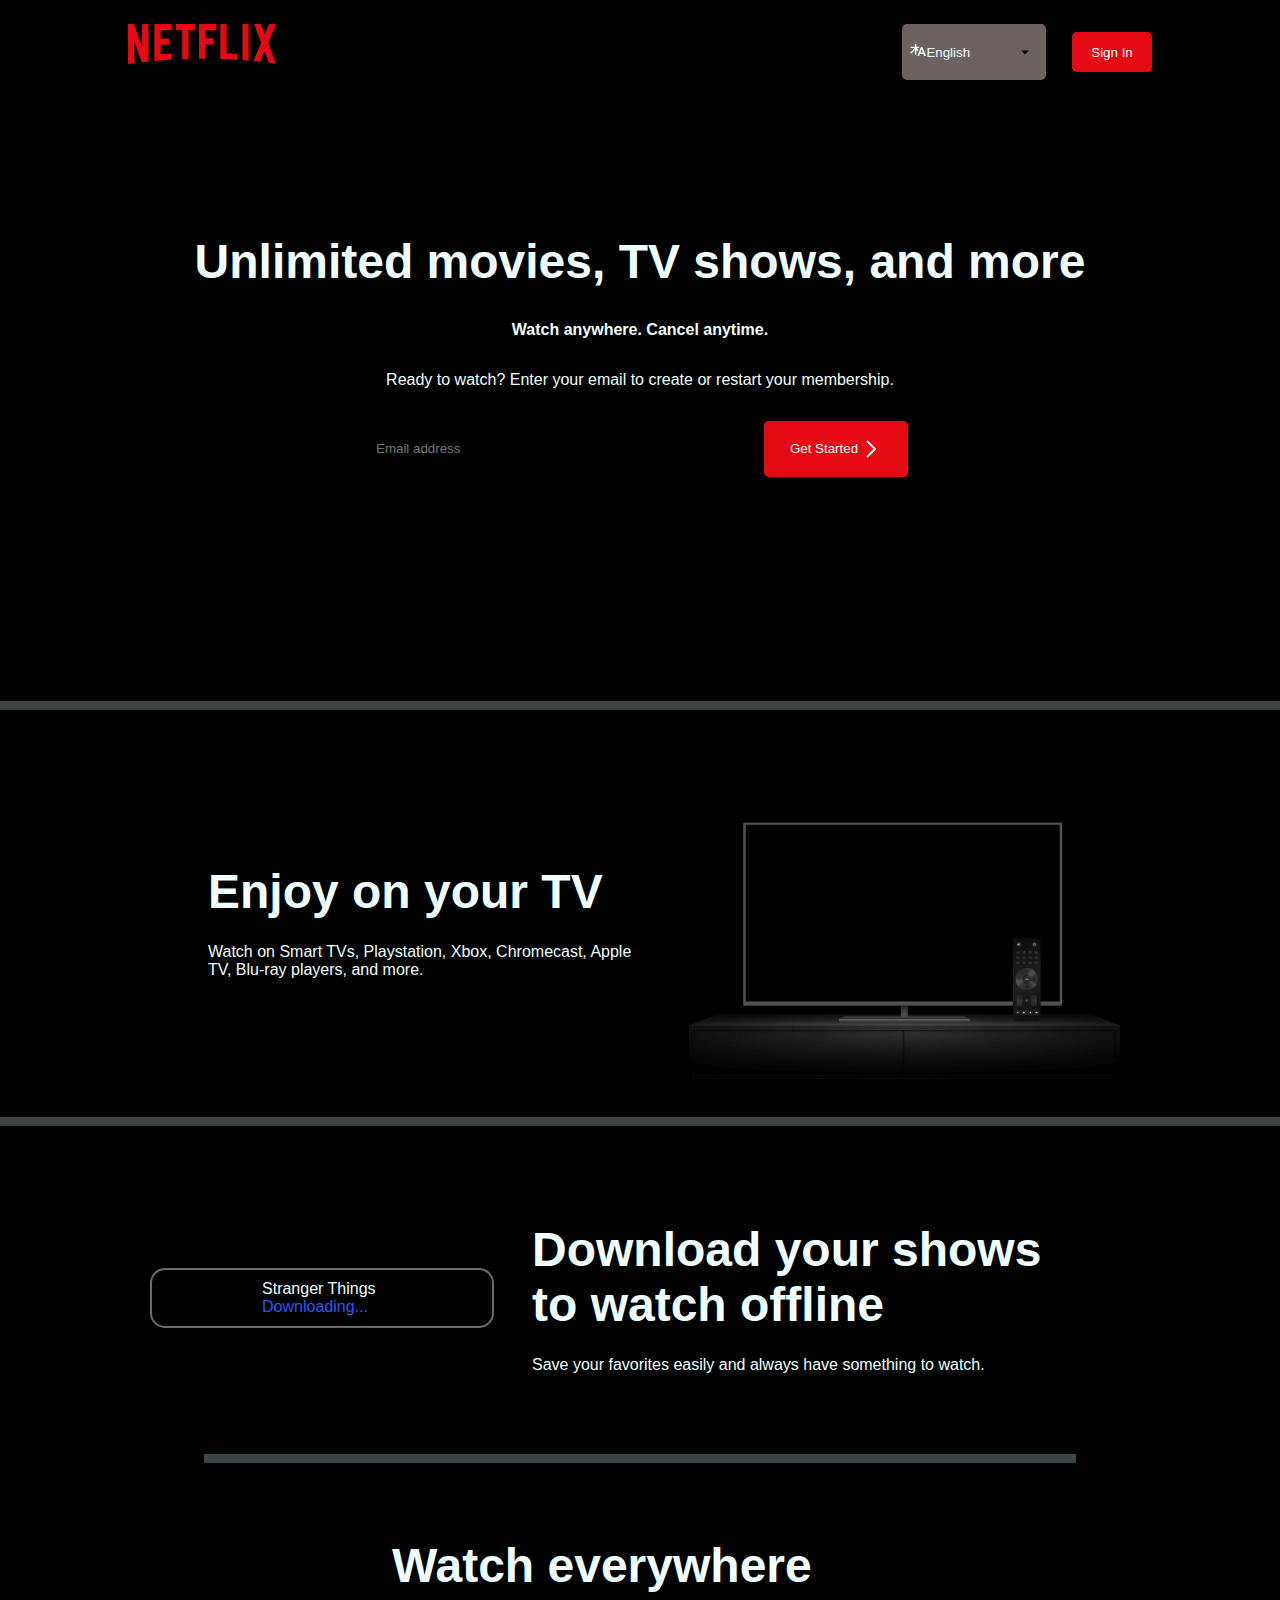
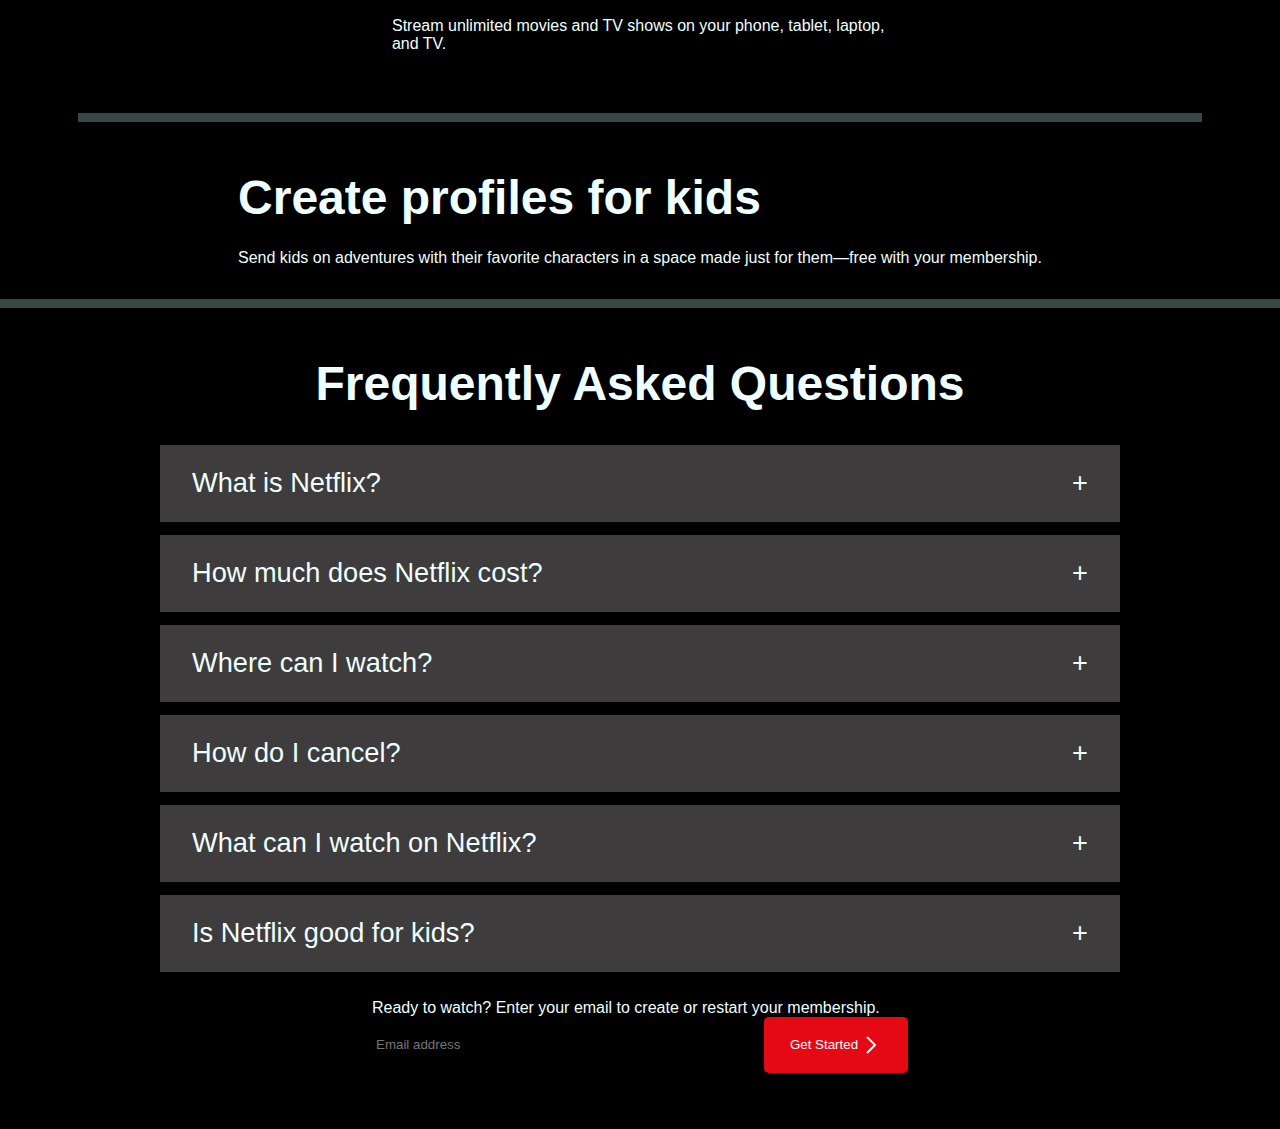
==== index.html @ 973db239 "accordion" ====
<!DOCTYPE html>
<html lang="en">
<head>
    <link rel="stylesheet" href="style.css">
    <meta charset="UTF-8">
    <meta name="viewport" content="width=device-width, initial-scale=1.0">
    <title>Netflix</title>
    <link href="https://cdn.jsdelivr.net/npm/bootstrap@5.3.2/dist/css/bootstrap.min.css" rel="stylesheet" integrity="sha384-T3c6CoIi6uLrA9TneNEoa7RxnatzjcDSCmG1MXxSR1GAsXEV/Dwwykc2MPK8M2HN" crossorigin="anonymous">
</head>
<body>
    <div class="title ">
        <div class="logo">
            <svg viewBox="0 0 111 30" version="1.1" xmlns="http://www.w3.org/2000/svg" xmlns:xlink="http://www.w3.org/1999/xlink" aria-hidden="true" role="img" class="default-ltr-cache-1d568uk ev1dnif2"><g><path d="M105.06233,14.2806261 L110.999156,30 C109.249227,29.7497422 107.500234,29.4366857 105.718437,29.1554972 L102.374168,20.4686475 L98.9371075,28.4375293 C97.2499766,28.1563408 95.5928391,28.061674 93.9057081,27.8432843 L99.9372012,14.0931671 L94.4680851,-5.68434189e-14 L99.5313525,-5.68434189e-14 L102.593495,7.87421502 L105.874965,-5.68434189e-14 L110.999156,-5.68434189e-14 L105.06233,14.2806261 Z M90.4686475,-5.68434189e-14 L85.8749649,-5.68434189e-14 L85.8749649,27.2499766 C87.3746368,27.3437061 88.9371075,27.4055675 90.4686475,27.5930265 L90.4686475,-5.68434189e-14 Z M81.9055207,26.93692 C77.7186241,26.6557316 73.5307901,26.4064111 69.250164,26.3117443 L69.250164,-5.68434189e-14 L73.9366389,-5.68434189e-14 L73.9366389,21.8745899 C76.6248008,21.9373887 79.3120255,22.1557784 81.9055207,22.2804387 L81.9055207,26.93692 Z M64.2496954,10.6561065 L64.2496954,15.3435186 L57.8442216,15.3435186 L57.8442216,25.9996251 L53.2186709,25.9996251 L53.2186709,-5.68434189e-14 L66.3436123,-5.68434189e-14 L66.3436123,4.68741213 L57.8442216,4.68741213 L57.8442216,10.6561065 L64.2496954,10.6561065 Z M45.3435186,4.68741213 L45.3435186,26.2498828 C43.7810479,26.2498828 42.1876465,26.2498828 40.6561065,26.3117443 L40.6561065,4.68741213 L35.8121661,4.68741213 L35.8121661,-5.68434189e-14 L50.2183897,-5.68434189e-14 L50.2183897,4.68741213 L45.3435186,4.68741213 Z M30.749836,15.5928391 C28.687787,15.5928391 26.2498828,15.5928391 24.4999531,15.6875059 L24.4999531,22.6562939 C27.2499766,22.4678976 30,22.2495079 32.7809542,22.1557784 L32.7809542,26.6557316 L19.812541,27.6876933 L19.812541,-5.68434189e-14 L32.7809542,-5.68434189e-14 L32.7809542,4.68741213 L24.4999531,4.68741213 L24.4999531,10.9991564 C26.3126816,10.9991564 29.0936358,10.9054269 30.749836,10.9054269 L30.749836,15.5928391 Z M4.78114163,12.9684132 L4.78114163,29.3429562 C3.09401069,29.5313525 1.59340144,29.7497422 0,30 L0,-5.68434189e-14 L4.4690224,-5.68434189e-14 L10.562377,17.0315868 L10.562377,-5.68434189e-14 L15.2497891,-5.68434189e-14 L15.2497891,28.061674 C13.5935889,28.3437998 11.906458,28.4375293 10.1246602,28.6868498 L4.78114163,12.9684132 Z"></path></g></svg>
        </div>
        <div class="buttons">
            <div class="lang">
                <div>
            <svg  class="lang-icon"width="16" height="16" viewBox="0 0 16 16" fill="none" xmlns="http://www.w3.org/2000/svg" class="default-ltr-cache-4z3qvp e1svuwfo1" data-name="Languages" aria-hidden="true"><path fill-rule="evenodd" clip-rule="evenodd" d="M10.7668 5.33333L10.5038 5.99715L9.33974 8.9355L8.76866 10.377L7.33333 14H9.10751L9.83505 12.0326H13.4217L14.162 14H16L12.5665 5.33333H10.8278H10.7668ZM10.6186 9.93479L10.3839 10.5632H11.1036H12.8856L11.6348 7.2136L10.6186 9.93479ZM9.52722 4.84224C9.55393 4.77481 9.58574 4.71045 9.62211 4.64954H6.41909V2H4.926V4.64954H0.540802V5.99715H4.31466C3.35062 7.79015 1.75173 9.51463 0 10.4283C0.329184 10.7138 0.811203 11.2391 1.04633 11.5931C2.55118 10.6795 3.90318 9.22912 4.926 7.57316V12.6667H6.41909V7.51606C6.81951 8.15256 7.26748 8.76169 7.7521 9.32292L8.31996 7.88955C7.80191 7.29052 7.34631 6.64699 6.9834 5.99715H9.06968L9.52722 4.84224Z" fill="currentColor"></path></svg>
                </div>
            <span>
                <select name="lang" id="lang">
                    
                <option value="en">English</option>
                <option value="ar">العربية</option>
                </select>

            </span>
            <!-- <div>
                <svg class="select-arrow" width="16" height="16" viewBox="0 0 16 16" fill="none" xmlns="http://www.w3.org/2000/svg" class="default-ltr-cache-4z3qvp e1svuwfo1" data-name="CaretDown" aria-labelledby=":R175dajalalbd:" aria-hidden="true"><path fill-rule="evenodd" clip-rule="evenodd" d="M11.5976 6.5C11.7461 6.5 11.8204 6.67956 11.7154 6.78457L8.23574 10.2643C8.10555 10.3945 7.89445 10.3945 7.76425 10.2643L4.28457 6.78457C4.17956 6.67956 4.25393 6.5 4.40244 6.5H11.5976Z" fill="currentColor"></path></svg>
            </div> -->
        </div>
            <span>
                <button class="sign">Sign In</button>
            </span>
        </div>
    </div>
    <div class="first  ">
        <h1>Unlimited movies, TV shows, and more</h1>
        <h4>Watch anywhere. Cancel anytime.</h4>
        <p>Ready to watch? Enter your email to create or restart your membership.</p>
        <div class="horizon">
            <input type="email" name="email address" class="email" placeholder="Email address">
            <button class="sign get-started">Get Started<svg width="24" height="24" viewBox="0 0 24 24" fill="none" xmlns="http://www.w3.org/2000/svg" data-mirrorinrtl="true" class="default-ltr-cache-4z3qvp e1svuwfo1" data-name="ChevronRight" aria-hidden="true"><path fill-rule="evenodd" clip-rule="evenodd" d="M15.5859 12L8.29303 19.2928L9.70725 20.7071L17.7072 12.7071C17.8948 12.5195 18.0001 12.2652 18.0001 12C18.0001 11.7347 17.8948 11.4804 17.7072 11.2928L9.70724 3.29285L8.29303 4.70706L15.5859 12Z" fill="currentColor"></path></svg></button>
        </div>
    </div>
    <div class="second  horizon">
        <div class="paragraph">
            <h1>Enjoy on your TV</h1>
            <p>Watch on Smart TVs, Playstation, Xbox, Chromecast, Apple TV, Blu-ray players, and more.</p>
        </div>
        <div>
            <img src="./tv.png" alt="">
            <!-- <img alt="" src="https://assets.nflxext.com/ffe/siteui/acquisition/ourStory/fuji/desktop/tv.png" data-uia="nmhp-card-animation-asset-image" class="default-ltr-cache-1d3w5wq"> -->
        </div>
    </div>
    <div class="third horizon">
        <div style="display: grid;">
            <img alt="" src="https://assets.nflxext.com/ffe/siteui/acquisition/ourStory/fuji/desktop/mobile-0819.jpg" data-uia="nmhp-card-animation-asset-image" class="default-ltr-cache-1d3w5wq">
            <div class="rectangle">
                <div class="st-image">
                    <img data-uia="nmhp-card-animation-asset-animation" alt="" src="https://assets.nflxext.com/ffe/siteui/acquisition/ourStory/fuji/desktop/boxshot.png" class="default-ltr-cache-1t1z3a4">
                </div>
                <div>
                    <div>Stranger Things</div>
                    <div style=" color: #2f57f7;">Downloading...</div>
                </div>
                <div class="Downloading"></div>
            </div>
        </div>
        <div class="paragraph">
            <h1>Download your shows to watch offline</h1>
            <p>Save your favorites easily and always have something to watch.</p>
        </div>
    </div>
    <div class="forth horizon">
        <div class="paragraph">
            <h1>Watch everywhere</h1>
            <p>Stream unlimited movies and TV shows on your phone, tablet, laptop, and TV.</p>

        </div>
        <div>
            <div>
                <img alt="" src="https://assets.nflxext.com/ffe/siteui/acquisition/ourStory/fuji/desktop/device-pile.png" data-uia="nmhp-card-animation-asset-image" class="default-ltr-cache-1d3w5wq">
            </div>
        </div>
    </div>
    <div class="fifth horizon">
        <div>
            <img alt="" src="https://occ-0-6661-56.1.nflxso.net/dnm/api/v6/19OhWN2dO19C9txTON9tvTFtefw/AAAABejKYujIIDQciqmGJJ8BtXkYKKTi5jiqexltvN1YmvXYIfX8B9CYwooUSIzOKneblRFthZAFsYLMgKMyNfeHwk16DmEkpIIcb6A3.png?r=f55" data-uia="nmhp-card-animation-asset-image" >
        </div>
        <div>
            <h1>Create profiles for kids</h1>
            <p>Send kids on adventures with their favorite characters in a space made just for them—free with your membership.</p>
        </div>
    </div>
    <div class="sixth" style="flex-direction: column;">
        <h1>Frequently Asked Questions</h1>
        <div class="accordion">
            <button class="Questions">What is Netflix?</button>
            <div class="panel"><p>Netflix is a streaming service that offers a wide variety of award-winning TV shows, movies, anime, documentaries, and more on thousands of internet-connected devices.</p>
            <p>
                You can watch as much as you want, whenever you want without a single commercial – all for one low monthly price. There's always something new to discover and new TV shows and movies are added every week!
            </p>
            </div>
            <button class="Questions">How much does Netflix cost?</button>
            <div class="panel"><p>Watch Netflix on your smartphone, tablet, Smart TV, laptop, or streaming device, all for one fixed monthly fee. Plans range from EGP 70 to EGP 165 a month. No extra costs, no contracts.</p></div>
            <button class="Questions">Where can I watch?</button>
            <div class="panel"><p>Watch anywhere, anytime. Sign in with your Netflix account to watch instantly on the web at netflix.com from your personal computer or on any internet-connected device that offers the Netflix app, including smart TVs, smartphones, tablets, streaming media players and game consoles.</p>
            <p>You can also download your favorite shows with the iOS, Android, or Windows 10 app. Use downloads to watch while you're on the go and without an internet connection. Take Netflix with you anywhere.</p>
            </div>
            <button class="Questions">How do I cancel?</button>
            <div class="panel"><p>Netflix is flexible. There are no pesky contracts and no commitments. You can easily cancel your account online in two clicks. There are no cancellation fees – start or stop your account anytime.</p></div>
            <button class="Questions">What can I watch on Netflix?</button>
            <div class="panel"><p>Netflix has an extensive library of feature films, documentaries, TV shows, anime, award-winning Netflix originals, and more. Watch as much as you want, anytime you want.</p></div>
            <button class="Questions">Is Netflix good for kids?</button>
            <div class="panel"><p>The Netflix Kids experience is included in your membership to give parents control while kids enjoy family-friendly TV shows and movies in their own space.</p>
            <p>Kids profiles come with PIN-protected parental controls that let you restrict the maturity rating of content kids can watch and block specific titles you don’t want kids to see.</p>
            </div>

        </div>
        <div>
            <p>Ready to watch? Enter your email to create or restart your membership.</p>
            <div class="horizon">
                <input type="email" name="email address" class="email" placeholder="Email address">
                <button class="sign get-started">Get Started<svg width="24" height="24" viewBox="0 0 24 24" fill="none" xmlns="http://www.w3.org/2000/svg" data-mirrorinrtl="true" class="default-ltr-cache-4z3qvp e1svuwfo1" data-name="ChevronRight" aria-hidden="true"><path fill-rule="evenodd" clip-rule="evenodd" d="M15.5859 12L8.29303 19.2928L9.70725 20.7071L17.7072 12.7071C17.8948 12.5195 18.0001 12.2652 18.0001 12C18.0001 11.7347 17.8948 11.4804 17.7072 11.2928L9.70724 3.29285L8.29303 4.70706L15.5859 12Z" fill="currentColor"></path></svg></button>
            </div>
        </div>

    </div>

    <div style="display:none;">
    
    <video data-uia="nmhp-card-animation-asset-video" autoplay="" playsinline="" muted="" loop=""><source src="https://assets.nflxext.com/ffe/siteui/acquisition/ourStory/fuji/desktop/video-tv-0819.m4v" type="video/mp4"></video>
    </div>
    <script src="https://cdn.jsdelivr.net/npm/bootstrap@5.3.2/dist/js/bootstrap.bundle.min.js" integrity="sha384-C6RzsynM9kWDrMNeT87bh95OGNyZPhcTNXj1NW7RuBCsyN/o0jlpcV8Qyq46cDfL" crossorigin="anonymous"></script>
    <script src="main.js"></script>
</body>
</html>
---- style.css ----
*{
    padding: 0;
    margin: 0;
    color: azure;
    text-decoration: none;
    font-family:Netflix Sans,Helvetica Neue,Segoe UI,Roboto,Ubuntu,sans-serif;
}
h1{
    font-size: 3rem;  
}
p{
    font-size: 1em;
}
.paragraph{
    padding: 5%;
}
body{
    background-color: black;
}
.title{
    z-index: 2;
    background-color: black;
    display: flex;
    justify-content: space-between;
    

   padding-top: 1.5rem;
  padding-left: 10%;
   padding-right: 10%;
   
}
.horizon{
    display: flex;
    flex-direction: row;
}
.logo{
    width: 9.25rem;
    height: 2.5rem;
    
}
.buttons{
    width: auto;
    display: flex;
    align-items: center;
    
}
.logo svg{
    fill:rgb(229,9,20);
}
.sign{
    border: none;
    background-color: rgb(229, 9, 20);    
    color: white;
    padding: .5rem;
    border-radius: .3rem;
    width: 5rem;
    height: 2.5rem;
    display: flex;
  justify-content: center;
  align-items: center;
    
    
}
.sign:hover{
    cursor: pointer;
    background-color: rgb(205, 20, 29);
    transition-duration: 250ms;
    transition-property: background-color, border-color;
    transition-timing-function: cubic-bezier(0.9, 0, 0.51, 1);
}
.get-started{
    width: 9rem;
    height: 3.5rem;
    margin-left: 1rem;
}
.email{
    background-color: transparent;
    width: 23rem;
    color: white;
    border: none;
    padding: 4px;
    
}
#lang{
    position: relative;
    border: none;
    -moz-appearance: none;
  -webkit-appearance: none;
  appearance: none;
  background:transparent
   url('data:image/svg+xml,<svg width="16" height="16" viewBox="0 0 16 16" fill="none" xmlns="http://www.w3.org/2000/svg" class="default-ltr-cache-4z3qvp e1svuwfo1" data-name="CaretDown" aria-hidden="true"><path fill-rule="evenodd" clip-rule="evenodd" d="M11.5976 6.5C11.7461 6.5 11.8204 6.67956 11.7154 6.78457L8.23574 10.2643C8.10555 10.3945 7.89445 10.3945 7.76425 10.2643L4.28457 6.78457C4.17956 6.67956 4.25393 6.5 4.40244 6.5H11.5976Z" fill="currentColor"></path></svg>'); 

  background-repeat: no-repeat;
    background-position: right 5px top 50%;
  width: 7rem;
    height: 2.5rem;
    display: flex;
    justify-content: center;
    align-items: center;
}

.lang{
    background-color: rgba(217, 196, 196, 0.5) ;
    border-radius: .3rem;
    border: 0 solid transparent;
    width: 8rem;
    height: 2.5rem;
    display: flex;
    justify-content: center;
    align-items: center;
    padding: .5rem;
    border-radius: .3rem;
    margin-right: 1.6rem;
   
  
}
.lang-icon{
    fill: aliceblue;
    width: 1rem;
}
.first{
    background-color: black;
    display: flex;
    flex-direction: column;
    align-items: center;
    padding-top: 12%;
    padding-bottom: 15%;
}
/* select everything that has a sibling before it */
.first>*{
    margin-bottom: 2rem;
}
.second h1,.third h1,.forth h1,.fifth h1,.sixth >*{
    margin-bottom: 1.5rem;
}
.second,.third,.forth,.fifth,.sixth
{
    border-top: .6rem;
    border-left: 0;
    border-right: 0;
    border-bottom: 0;
    border-color: rgb(57, 70, 70);
    border-style:solid;
    padding: 3rem 10rem 2rem;
    background-color: black;
    display: flex;
    align-items: center;
    justify-content: center;
    justify-self: center;
}
.rectangle{
    border-radius: 15px;
    padding: 3%;
    border: solid rgb(109, 109, 109) 2px;
    display:flex;
    justify-content:space-between ;
    width: 20rem;
    justify-self: center;
}
.st-image{
    width: 13%;

}
.Downloading{
    width: 3rem;
    background-size: 100%;
    background-image: url("https://assets.nflxext.com/ffe/siteui/acquisition/ourStory/fuji/desktop/download-icon.gif") ;
    background-position: center;
    background-repeat: no-repeat;
   
}
.second img,.third img,.forth img,.fifth img{
    width: 100%;
}
.accordion button{
    display: flex;
    background-color: rgb(62, 60, 60);
    border: none;
    width: 100%;
    height: 5rem;
    text-align: left;
    padding: 1rem 2rem;
    font-size: 1.7em;
    outline: none;
    align-items: center;
    transition: 0.5s;
    border-bottom: 3px solid black;
    margin-top: 10px;
    justify-content: space-between;
}
.Questions:hover{
    background-color: rgb(81, 81, 81);
}
.Questions::after{
    content: '\002B';
}
.active::after{
    content: '\2212';
}
.panel{
    background-color: rgb(62, 60, 60);
    /* padding: .5rem 2rem;*/
    font-size: 1.2em; 
    max-height: 0;
    overflow: hidden;
    transition: max-height 0.2s ease-out;
}
@media (max-width:900px){
    .logo svg{
        fill:rgb(9, 229, 53);
    }
}
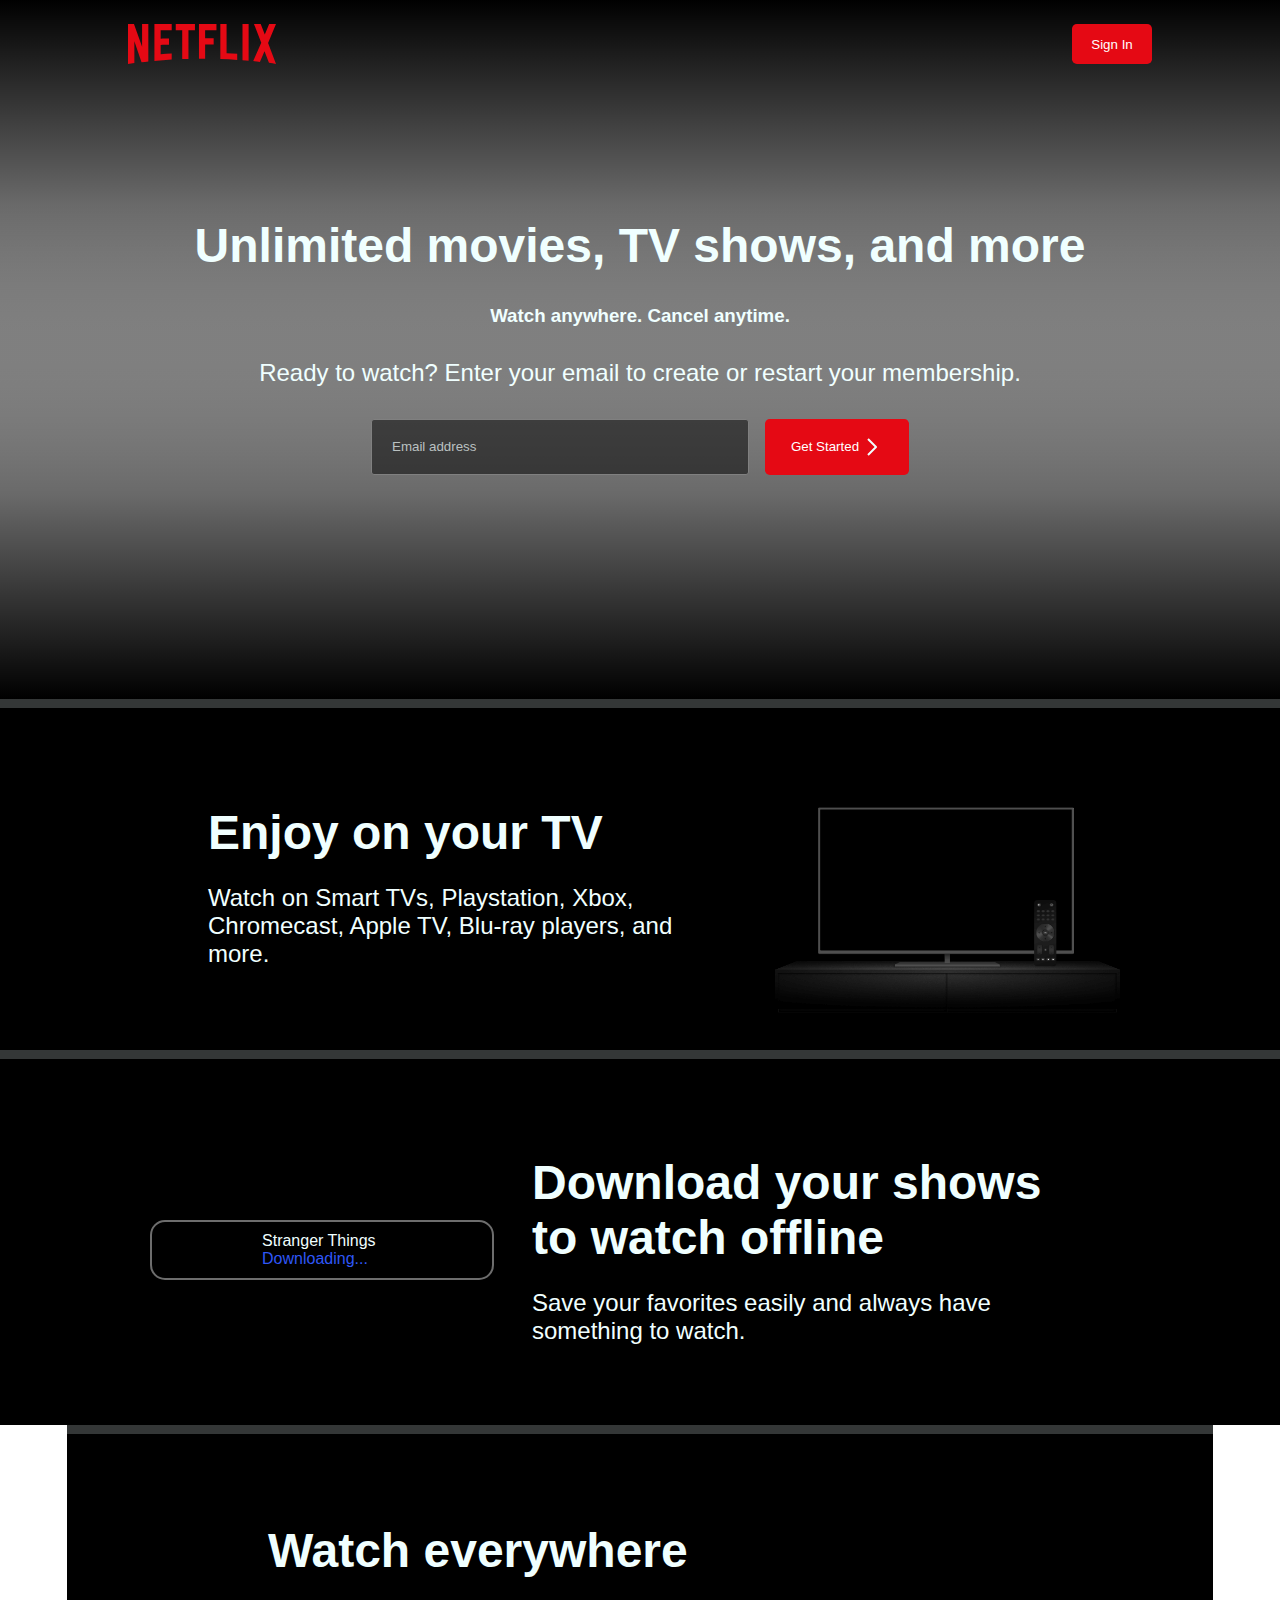
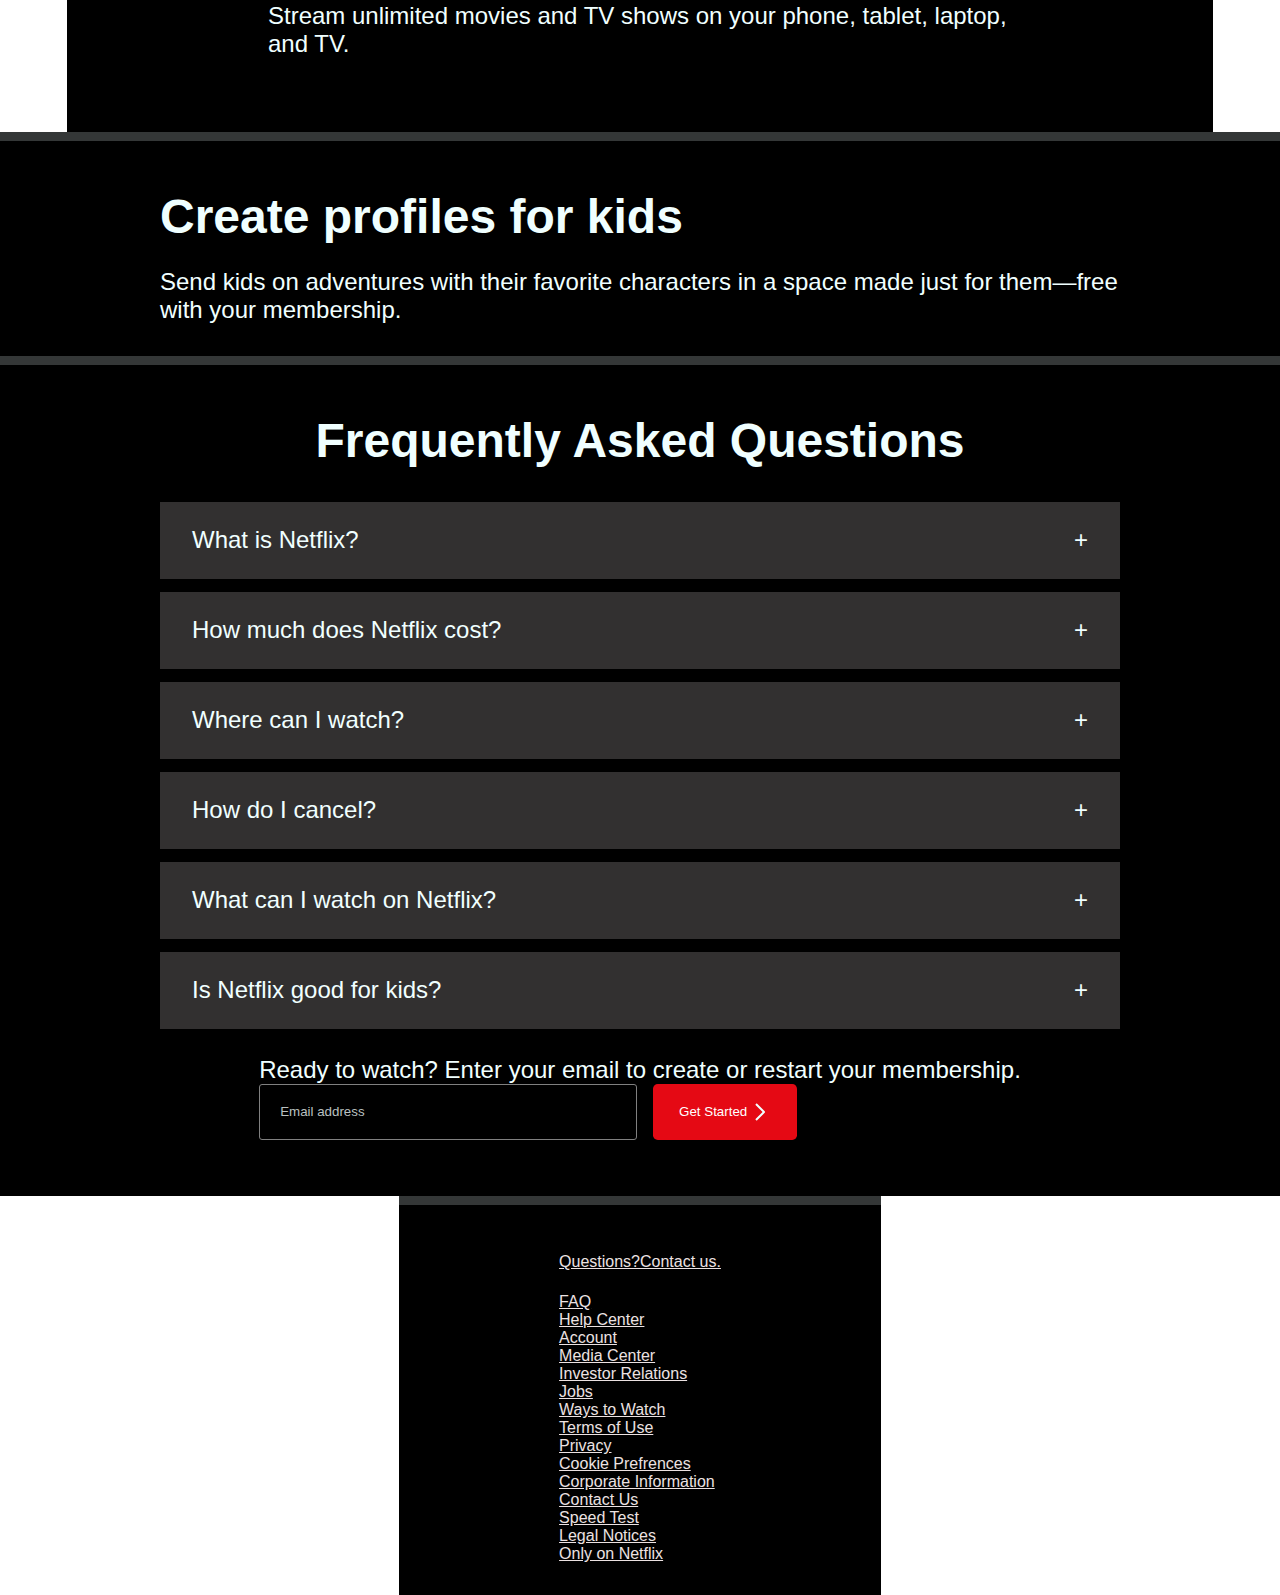
==== commit eefc1f4b: "fonts" ====
--- a/index.html
+++ b/index.html
@@ -1,19 +1,22 @@
 <!DOCTYPE html>
 <html lang="en">
 <head>
+    <link rel="icon" href="./4375011_logo_netflix_icon.png">
     <link rel="stylesheet" href="style.css">
     <meta charset="UTF-8">
     <meta name="viewport" content="width=device-width, initial-scale=1.0">
-    <title>Netflix</title>
+    <title>Netflix Clone</title>
     <link href="https://cdn.jsdelivr.net/npm/bootstrap@5.3.2/dist/css/bootstrap.min.css" rel="stylesheet" integrity="sha384-T3c6CoIi6uLrA9TneNEoa7RxnatzjcDSCmG1MXxSR1GAsXEV/Dwwykc2MPK8M2HN" crossorigin="anonymous">
 </head>
 <body>
+    <div class="background-image ">
+        <div style="position: relative;z-index: 2;">
     <div class="title ">
         <div class="logo">
             <svg viewBox="0 0 111 30" version="1.1" xmlns="http://www.w3.org/2000/svg" xmlns:xlink="http://www.w3.org/1999/xlink" aria-hidden="true" role="img" class="default-ltr-cache-1d568uk ev1dnif2"><g><path d="M105.06233,14.2806261 L110.999156,30 C109.249227,29.7497422 107.500234,29.4366857 105.718437,29.1554972 L102.374168,20.4686475 L98.9371075,28.4375293 C97.2499766,28.1563408 95.5928391,28.061674 93.9057081,27.8432843 L99.9372012,14.0931671 L94.4680851,-5.68434189e-14 L99.5313525,-5.68434189e-14 L102.593495,7.87421502 L105.874965,-5.68434189e-14 L110.999156,-5.68434189e-14 L105.06233,14.2806261 Z M90.4686475,-5.68434189e-14 L85.8749649,-5.68434189e-14 L85.8749649,27.2499766 C87.3746368,27.3437061 88.9371075,27.4055675 90.4686475,27.5930265 L90.4686475,-5.68434189e-14 Z M81.9055207,26.93692 C77.7186241,26.6557316 73.5307901,26.4064111 69.250164,26.3117443 L69.250164,-5.68434189e-14 L73.9366389,-5.68434189e-14 L73.9366389,21.8745899 C76.6248008,21.9373887 79.3120255,22.1557784 81.9055207,22.2804387 L81.9055207,26.93692 Z M64.2496954,10.6561065 L64.2496954,15.3435186 L57.8442216,15.3435186 L57.8442216,25.9996251 L53.2186709,25.9996251 L53.2186709,-5.68434189e-14 L66.3436123,-5.68434189e-14 L66.3436123,4.68741213 L57.8442216,4.68741213 L57.8442216,10.6561065 L64.2496954,10.6561065 Z M45.3435186,4.68741213 L45.3435186,26.2498828 C43.7810479,26.2498828 42.1876465,26.2498828 40.6561065,26.3117443 L40.6561065,4.68741213 L35.8121661,4.68741213 L35.8121661,-5.68434189e-14 L50.2183897,-5.68434189e-14 L50.2183897,4.68741213 L45.3435186,4.68741213 Z M30.749836,15.5928391 C28.687787,15.5928391 26.2498828,15.5928391 24.4999531,15.6875059 L24.4999531,22.6562939 C27.2499766,22.4678976 30,22.2495079 32.7809542,22.1557784 L32.7809542,26.6557316 L19.812541,27.6876933 L19.812541,-5.68434189e-14 L32.7809542,-5.68434189e-14 L32.7809542,4.68741213 L24.4999531,4.68741213 L24.4999531,10.9991564 C26.3126816,10.9991564 29.0936358,10.9054269 30.749836,10.9054269 L30.749836,15.5928391 Z M4.78114163,12.9684132 L4.78114163,29.3429562 C3.09401069,29.5313525 1.59340144,29.7497422 0,30 L0,-5.68434189e-14 L4.4690224,-5.68434189e-14 L10.562377,17.0315868 L10.562377,-5.68434189e-14 L15.2497891,-5.68434189e-14 L15.2497891,28.061674 C13.5935889,28.3437998 11.906458,28.4375293 10.1246602,28.6868498 L4.78114163,12.9684132 Z"></path></g></svg>
         </div>
         <div class="buttons">
-            <div class="lang">
+            <!-- <div class="lang">
                 <div>
             <svg  class="lang-icon"width="16" height="16" viewBox="0 0 16 16" fill="none" xmlns="http://www.w3.org/2000/svg" class="default-ltr-cache-4z3qvp e1svuwfo1" data-name="Languages" aria-hidden="true"><path fill-rule="evenodd" clip-rule="evenodd" d="M10.7668 5.33333L10.5038 5.99715L9.33974 8.9355L8.76866 10.377L7.33333 14H9.10751L9.83505 12.0326H13.4217L14.162 14H16L12.5665 5.33333H10.8278H10.7668ZM10.6186 9.93479L10.3839 10.5632H11.1036H12.8856L11.6348 7.2136L10.6186 9.93479ZM9.52722 4.84224C9.55393 4.77481 9.58574 4.71045 9.62211 4.64954H6.41909V2H4.926V4.64954H0.540802V5.99715H4.31466C3.35062 7.79015 1.75173 9.51463 0 10.4283C0.329184 10.7138 0.811203 11.2391 1.04633 11.5931C2.55118 10.6795 3.90318 9.22912 4.926 7.57316V12.6667H6.41909V7.51606C6.81951 8.15256 7.26748 8.76169 7.7521 9.32292L8.31996 7.88955C7.80191 7.29052 7.34631 6.64699 6.9834 5.99715H9.06968L9.52722 4.84224Z" fill="currentColor"></path></svg>
                 </div>
@@ -25,27 +28,29 @@
                 </select>
 
             </span>
-            <!-- <div>
+            <div>
                 <svg class="select-arrow" width="16" height="16" viewBox="0 0 16 16" fill="none" xmlns="http://www.w3.org/2000/svg" class="default-ltr-cache-4z3qvp e1svuwfo1" data-name="CaretDown" aria-labelledby=":R175dajalalbd:" aria-hidden="true"><path fill-rule="evenodd" clip-rule="evenodd" d="M11.5976 6.5C11.7461 6.5 11.8204 6.67956 11.7154 6.78457L8.23574 10.2643C8.10555 10.3945 7.89445 10.3945 7.76425 10.2643L4.28457 6.78457C4.17956 6.67956 4.25393 6.5 4.40244 6.5H11.5976Z" fill="currentColor"></path></svg>
             </div> -->
-        </div>
+        <!-- </div>  -->
             <span>
                 <button class="sign">Sign In</button>
             </span>
         </div>
     </div>
     <div class="first  ">
-        <h1>Unlimited movies, TV shows, and more</h1>
-        <h4>Watch anywhere. Cancel anytime.</h4>
+        <h1 class="h-1">Unlimited movies, TV shows, and more</h1>
+        <h3>Watch anywhere. Cancel anytime.</h3>
         <p>Ready to watch? Enter your email to create or restart your membership.</p>
         <div class="horizon">
             <input type="email" name="email address" class="email" placeholder="Email address">
             <button class="sign get-started">Get Started<svg width="24" height="24" viewBox="0 0 24 24" fill="none" xmlns="http://www.w3.org/2000/svg" data-mirrorinrtl="true" class="default-ltr-cache-4z3qvp e1svuwfo1" data-name="ChevronRight" aria-hidden="true"><path fill-rule="evenodd" clip-rule="evenodd" d="M15.5859 12L8.29303 19.2928L9.70725 20.7071L17.7072 12.7071C17.8948 12.5195 18.0001 12.2652 18.0001 12C18.0001 11.7347 17.8948 11.4804 17.7072 11.2928L9.70724 3.29285L8.29303 4.70706L15.5859 12Z" fill="currentColor"></path></svg></button>
         </div>
     </div>
+</div>
+</div>
     <div class="second  horizon">
         <div class="paragraph">
-            <h1>Enjoy on your TV</h1>
+            <h1 class="h-1">Enjoy on your TV</h1>
             <p>Watch on Smart TVs, Playstation, Xbox, Chromecast, Apple TV, Blu-ray players, and more.</p>
         </div>
         <div>
@@ -68,13 +73,13 @@
             </div>
         </div>
         <div class="paragraph">
-            <h1>Download your shows to watch offline</h1>
+            <h1 class="h-1">Download your shows to watch offline</h1>
             <p>Save your favorites easily and always have something to watch.</p>
         </div>
     </div>
     <div class="forth horizon">
         <div class="paragraph">
-            <h1>Watch everywhere</h1>
+            <h1 class="h-1">Watch everywhere</h1>
             <p>Stream unlimited movies and TV shows on your phone, tablet, laptop, and TV.</p>
 
         </div>
@@ -89,12 +94,12 @@
             <img alt="" src="https://occ-0-6661-56.1.nflxso.net/dnm/api/v6/19OhWN2dO19C9txTON9tvTFtefw/AAAABejKYujIIDQciqmGJJ8BtXkYKKTi5jiqexltvN1YmvXYIfX8B9CYwooUSIzOKneblRFthZAFsYLMgKMyNfeHwk16DmEkpIIcb6A3.png?r=f55" data-uia="nmhp-card-animation-asset-image" >
         </div>
         <div>
-            <h1>Create profiles for kids</h1>
+            <h1 class="h-1">Create profiles for kids</h1>
             <p>Send kids on adventures with their favorite characters in a space made just for them—free with your membership.</p>
         </div>
     </div>
     <div class="sixth" style="flex-direction: column;">
-        <h1>Frequently Asked Questions</h1>
+        <h1 class="h-1">Frequently Asked Questions</h1>
         <div class="accordion">
             <button class="Questions">What is Netflix?</button>
             <div class="panel"><p>Netflix is a streaming service that offers a wide variety of award-winning TV shows, movies, anime, documentaries, and more on thousands of internet-connected devices.</p>
@@ -127,6 +132,46 @@
         </div>
 
     </div>
+    <footer>
+        <div class="container">
+            <div style="margin-bottom:1.4rem;">
+            <a href="#">Questions?Contact us.</a>
+           </div> 
+           <div class="row">
+            <div class="col-md-3 col-sm-12">
+                <ul>
+                    <li><a href="#">FAQ</a></li>
+                    <li><a href="#">Help Center</a></li>
+                    <li><a href="#">Account</a></li>
+                    <li><a href="#">Media Center</a></li>
+                </ul>
+            </div>
+            <div class="col-md-3 col-sm-12">
+                <ul>
+                    <li><a href="#">Investor Relations</a></li>
+                    <li><a href="#">Jobs</a></li>
+                    <li><a href="#">Ways to Watch</a></li>
+                    <li><a href="#">Terms of Use</a></li>
+                </ul>
+            </div>
+            <div class="col-md-3 col-sm-12">
+                <ul>
+                    <li><a href="#">Privacy</a></li>
+                    <li><a href="#">Cookie Prefrences</a></li>
+                    <li><a href="#">Corporate Information</a></li>
+                    <li><a href="#">Contact Us</a></li>
+                </ul>
+            </div>
+            <div class="col-md-3 col-sm-12">
+                <ul>
+                    <li><a href="#">Speed Test</a></li>
+                    <li><a href="#">Legal Notices</a></li>
+                    <li><a href="#">Only on Netflix</a ></li>
+                </ul>
+            </div>
+        </div>
+</div>
+    </footer>
 
     <div style="display:none;">
     
--- a/style.css
+++ b/style.css
@@ -5,21 +5,49 @@
     text-decoration: none;
     font-family:Netflix Sans,Helvetica Neue,Segoe UI,Roboto,Ubuntu,sans-serif;
 }
-h1{
-    font-size: 3rem;  
+.h-1{
+    font-size: 3rem; 
+    font-weight: 900; 
 }
 p{
-    font-size: 1em;
+    font-size: 1.5rem;
+    font-weight: 400;
 }
 .paragraph{
     padding: 5%;
 }
-body{
-    background-color: black;
+
+.background-image{
+    background-image: url("./first-large.jpg") ;
+    /* z-index: -1; */
+    background-size: cover;
+    position:relative;
+}
+.background-image::before{
+    content: "";
+    position: absolute;
+    top: 0;
+    right: 0;
+    width: 100%;
+    height: 55vh;
+    z-index: 0;
+    background: linear-gradient(to bottom,#000,transparent);
+}
+.background-image::after{
+    content: "";
+    position: absolute;
+    bottom: 0;
+    left: 0;
+    width: 100%;
+    height: 55vh;
+    z-index: 0;
+    background: linear-gradient(to top,#000,transparent);
+
 }
 .title{
-    z-index: 2;
-    background-color: black;
+    position:relative;
+    z-index: 2;/* */
+    /* background-color: black; */
     display: flex;
     justify-content: space-between;
     
@@ -48,6 +76,8 @@
     fill:rgb(229,9,20);
 }
 .sign{
+    /* position:relative;
+    z-index: 2; */
     border: none;
     background-color: rgb(229, 9, 20);    
     color: white;
@@ -74,12 +104,18 @@
     margin-left: 1rem;
 }
 .email{
-    background-color: transparent;
+    background-color: rgba(0, 0, 0, .5);
     width: 23rem;
     color: white;
-    border: none;
+    border: 1px solid gray;
+    border-radius: 3px;
     padding: 4px;
-    
+    text-indent: 1rem;
+    
+}
+.email::placeholder{
+    color: rgb(186, 193, 193);
+    text-indent: 1rem;
 }
 #lang{
     position: relative;
@@ -119,7 +155,7 @@
     width: 1rem;
 }
 .first{
-    background-color: black;
+    /* background-color: black; */
     display: flex;
     flex-direction: column;
     align-items: center;
@@ -133,13 +169,13 @@
 .second h1,.third h1,.forth h1,.fifth h1,.sixth >*{
     margin-bottom: 1.5rem;
 }
-.second,.third,.forth,.fifth,.sixth
+.second,.third,.forth,.fifth,.sixth,footer
 {
     border-top: .6rem;
     border-left: 0;
     border-right: 0;
     border-bottom: 0;
-    border-color: rgb(57, 70, 70);
+    border-color: rgb(52, 55, 55);
     border-style:solid;
     padding: 3rem 10rem 2rem;
     background-color: black;
@@ -174,13 +210,13 @@
 }
 .accordion button{
     display: flex;
-    background-color: rgb(62, 60, 60);
+    background-color: rgb(50, 48, 48);
     border: none;
     width: 100%;
     height: 5rem;
     text-align: left;
     padding: 1rem 2rem;
-    font-size: 1.7em;
+    font-size: 1.5em;
     outline: none;
     align-items: center;
     transition: 0.5s;
@@ -205,6 +241,14 @@
     overflow: hidden;
     transition: max-height 0.2s ease-out;
 }
+footer a{
+    color: rgb(236, 226, 226);
+    text-decoration: underline;
+}
+footer ul li{
+    list-style: none;
+    
+}
 @media (max-width:900px){
     .logo svg{
         fill:rgb(9, 229, 53);
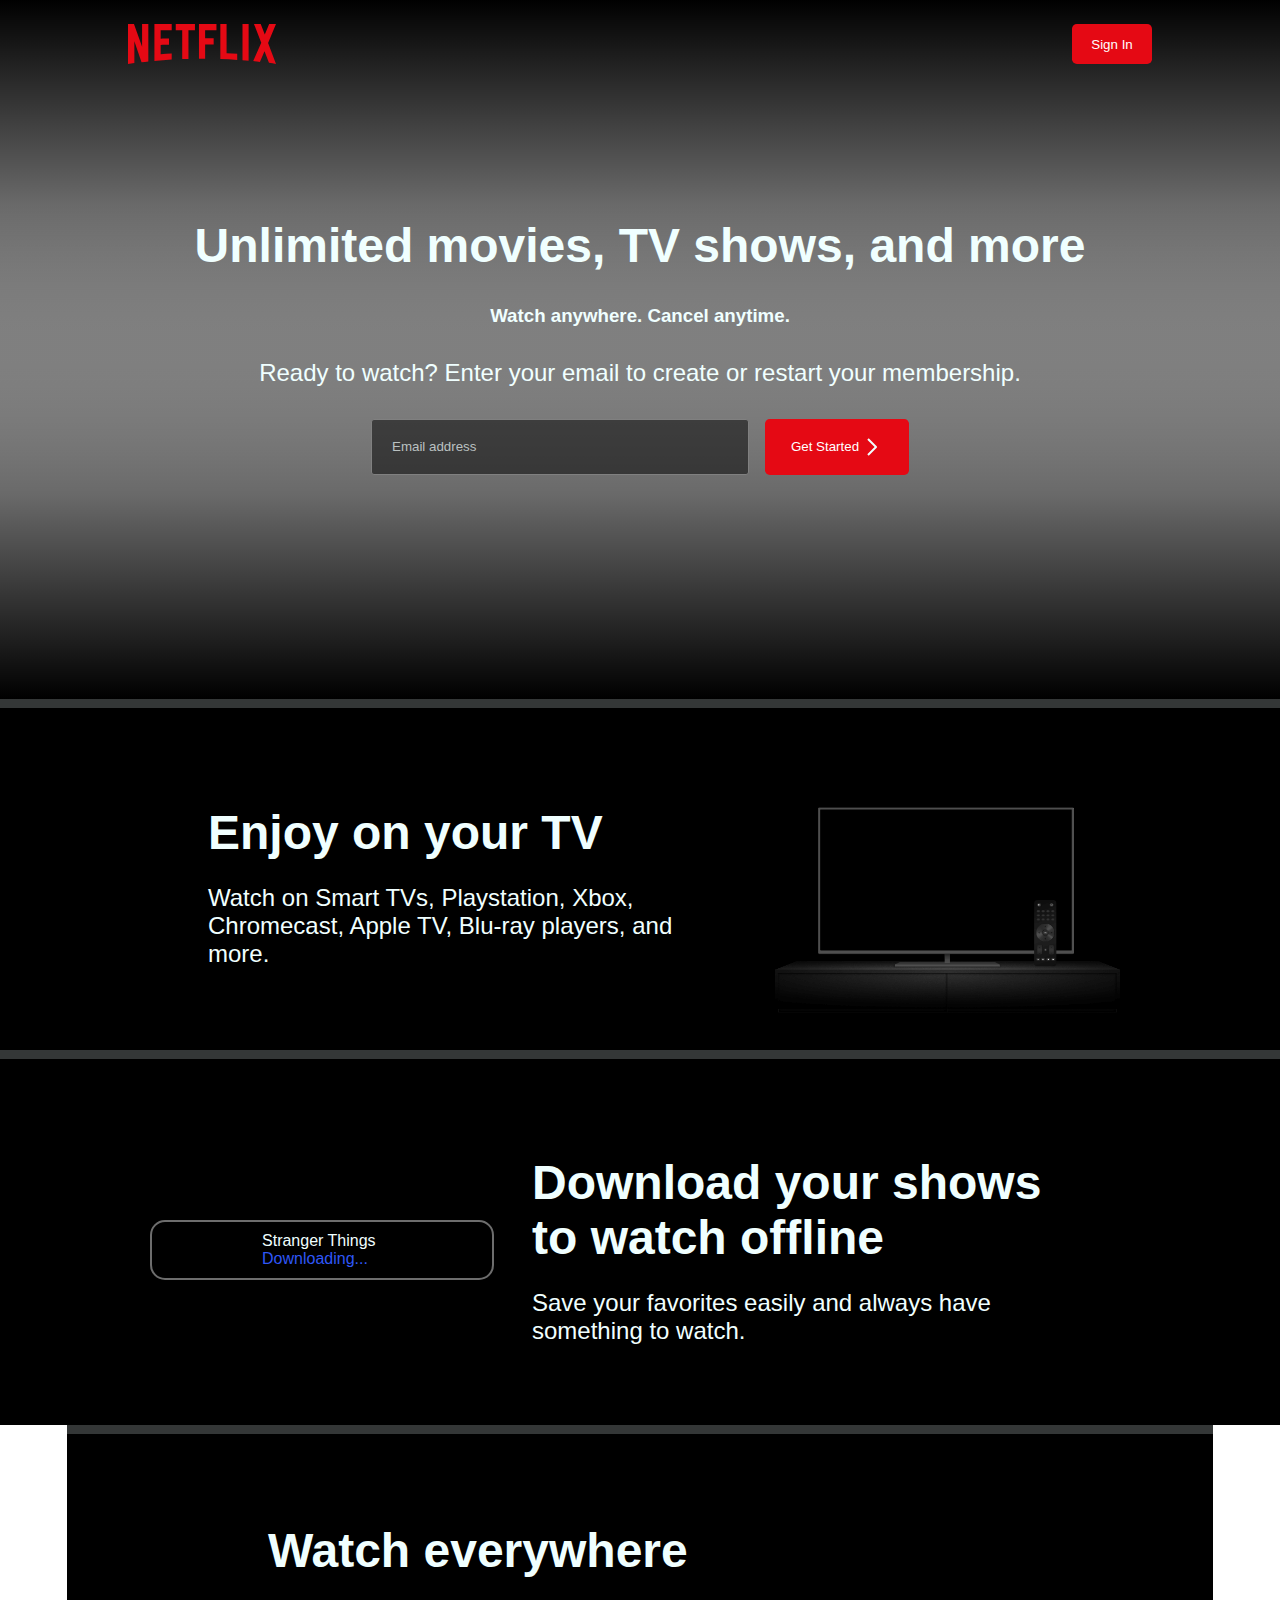
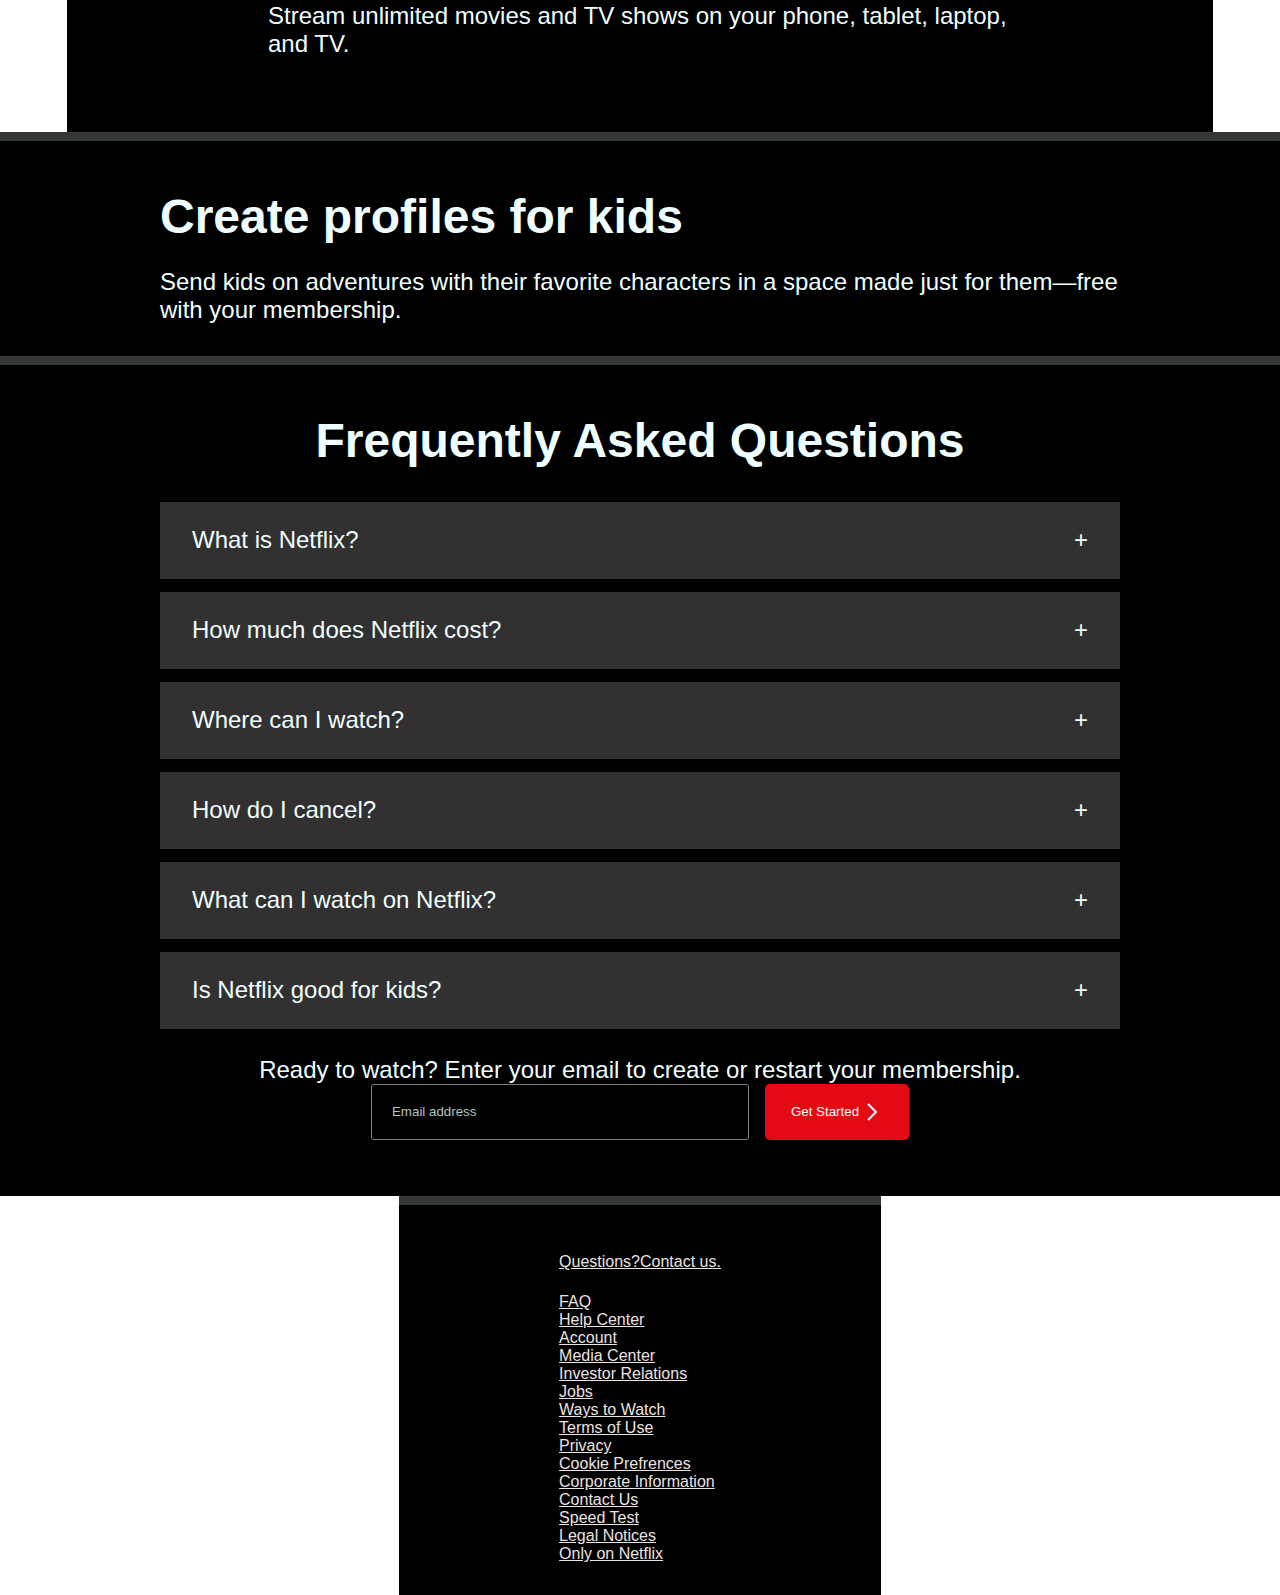
==== commit 4be73cb1: "large screens" ====
--- a/index.html
+++ b/index.html
@@ -54,11 +54,14 @@
             <p>Watch on Smart TVs, Playstation, Xbox, Chromecast, Apple TV, Blu-ray players, and more.</p>
         </div>
         <div>
-            <img src="./tv.png" alt="">
+            <img src="./tv.png" alt="" class="tv">
+            <!-- <div>
+            <video class="first-video" data-uia="nmhp-card-animation-asset-video" autoplay="" playsinline="" muted="" loop=""><source src="https://assets.nflxext.com/ffe/siteui/acquisition/ourStory/fuji/desktop/video-tv-0819.m4v" type="video/mp4"></video>
+            </div> -->
             <!-- <img alt="" src="https://assets.nflxext.com/ffe/siteui/acquisition/ourStory/fuji/desktop/tv.png" data-uia="nmhp-card-animation-asset-image" class="default-ltr-cache-1d3w5wq"> -->
         </div>
     </div>
-    <div class="third horizon">
+    <div class="third horizon inverted">
         <div style="display: grid;">
             <img alt="" src="https://assets.nflxext.com/ffe/siteui/acquisition/ourStory/fuji/desktop/mobile-0819.jpg" data-uia="nmhp-card-animation-asset-image" class="default-ltr-cache-1d3w5wq">
             <div class="rectangle">
@@ -89,7 +92,7 @@
             </div>
         </div>
     </div>
-    <div class="fifth horizon">
+    <div class="fifth horizon inverted">
         <div>
             <img alt="" src="https://occ-0-6661-56.1.nflxso.net/dnm/api/v6/19OhWN2dO19C9txTON9tvTFtefw/AAAABejKYujIIDQciqmGJJ8BtXkYKKTi5jiqexltvN1YmvXYIfX8B9CYwooUSIzOKneblRFthZAFsYLMgKMyNfeHwk16DmEkpIIcb6A3.png?r=f55" data-uia="nmhp-card-animation-asset-image" >
         </div>
@@ -125,7 +128,7 @@
         </div>
         <div>
             <p>Ready to watch? Enter your email to create or restart your membership.</p>
-            <div class="horizon">
+            <div class="horizon seventh">
                 <input type="email" name="email address" class="email" placeholder="Email address">
                 <button class="sign get-started">Get Started<svg width="24" height="24" viewBox="0 0 24 24" fill="none" xmlns="http://www.w3.org/2000/svg" data-mirrorinrtl="true" class="default-ltr-cache-4z3qvp e1svuwfo1" data-name="ChevronRight" aria-hidden="true"><path fill-rule="evenodd" clip-rule="evenodd" d="M15.5859 12L8.29303 19.2928L9.70725 20.7071L17.7072 12.7071C17.8948 12.5195 18.0001 12.2652 18.0001 12C18.0001 11.7347 17.8948 11.4804 17.7072 11.2928L9.70724 3.29285L8.29303 4.70706L15.5859 12Z" fill="currentColor"></path></svg></button>
             </div>
--- a/style.css
+++ b/style.css
@@ -79,6 +79,7 @@
     /* position:relative;
     z-index: 2; */
     border: none;
+    font-weight: 500;
     background-color: rgb(229, 9, 20);    
     color: white;
     padding: .5rem;
@@ -166,8 +167,26 @@
 .first>*{
     margin-bottom: 2rem;
 }
+/* .tv{
+    object-fit: contain;
+}
+.first-video{
+    z-index: 0;
+    overflow: hidden;
+    width: 70%;
+    height: 100%;
+    max-width: 33%;
+    max-height: 34%;
+    position: absolute;
+    top: 100%;
+    left: 55%;
+    mix-blend-mode: screen;
+} */
 .second h1,.third h1,.forth h1,.fifth h1,.sixth >*{
     margin-bottom: 1.5rem;
+}
+.seventh{
+    justify-content: center;
 }
 .second,.third,.forth,.fifth,.sixth,footer
 {
@@ -251,6 +270,104 @@
 }
 @media (max-width:900px){
     .logo svg{
-        fill:rgb(9, 229, 53);
-    }
+        width: 5.5625rem;
+        height: 1.5rem;
+    }
+    .horizon{
+        flex-direction: column;
+        justify-content: center;
+    }
+    *{
+        text-align: center;
+    }
+    .h-1{
+        font-size: 2rem;
+        font-weight: 700;
+    }
+    p{
+        font-size: 1.125rem;
+    font-weight: 400;
+    }
+    .first,.second,.third,.forth,.fifth,.sixth,footer
+    {
+        padding: 1rem 1.7rem;
+    }
+    .title{
+        padding-left: .7rem;
+        padding-right: .7rem;
+        align-items: start;
+    }
+    .sign{
+        width: auto;
+        height: 1.8rem;
+        border-radius: 1px;
+        text-align: center;
+        font-weight: 500;
+    }
+    .first>*{
+        margin-bottom: 1.6rem;
+    }
+    .email{
+        align-self: center;
+        background-color: rgba(54, 53, 53, 0.5);
+        width: 15rem;
+        height: 2.6rem;
+        color: white;
+        border: 1px solid gray;
+        border-radius: 3px;
+        padding: 4px;
+        margin-bottom:1.3rem ;
+        text-align: start;
+    }
+    .get-started{
+        margin-left: 0;
+        width: 9rem;
+        height: 2.5rem;
+        border-radius: 5px;
+        align-self: center;
+    }
+    .inverted{
+        flex-direction: column-reverse;
+    }
+    .accordion button {
+        height:4rem;
+        font-size:1.2rem ;
+        font-weight: 500;
+        margin-top: 5px;
+    }
+    .background-image::before{
+        content: "";
+        position: absolute;
+        top: 0;
+        right: 0;
+        width: 100%;
+        height: 40vh;
+        z-index: 0;
+        background: linear-gradient(to bottom,#000,transparent);
+    }
+    .background-image::after{
+        content: "";
+        position: absolute;
+        bottom: 0;
+        left: 0;
+        width: 100%;
+        height: 40vh;
+        z-index: 0;
+        background: linear-gradient(to top,#000,transparent);
+    
+    }
+    .background-image{
+        background-image: url("./first-small.jpg") ;
+    }    
+}
+@media(min-width:1300px){
+    .second,.third,.forth,.fifth,.sixth,footer
+    {
+        padding: 3rem 20rem ;
+    }
+    .title{
+        padding-left: 20rem;
+        padding-right: 20rem;
+    }
+
 }